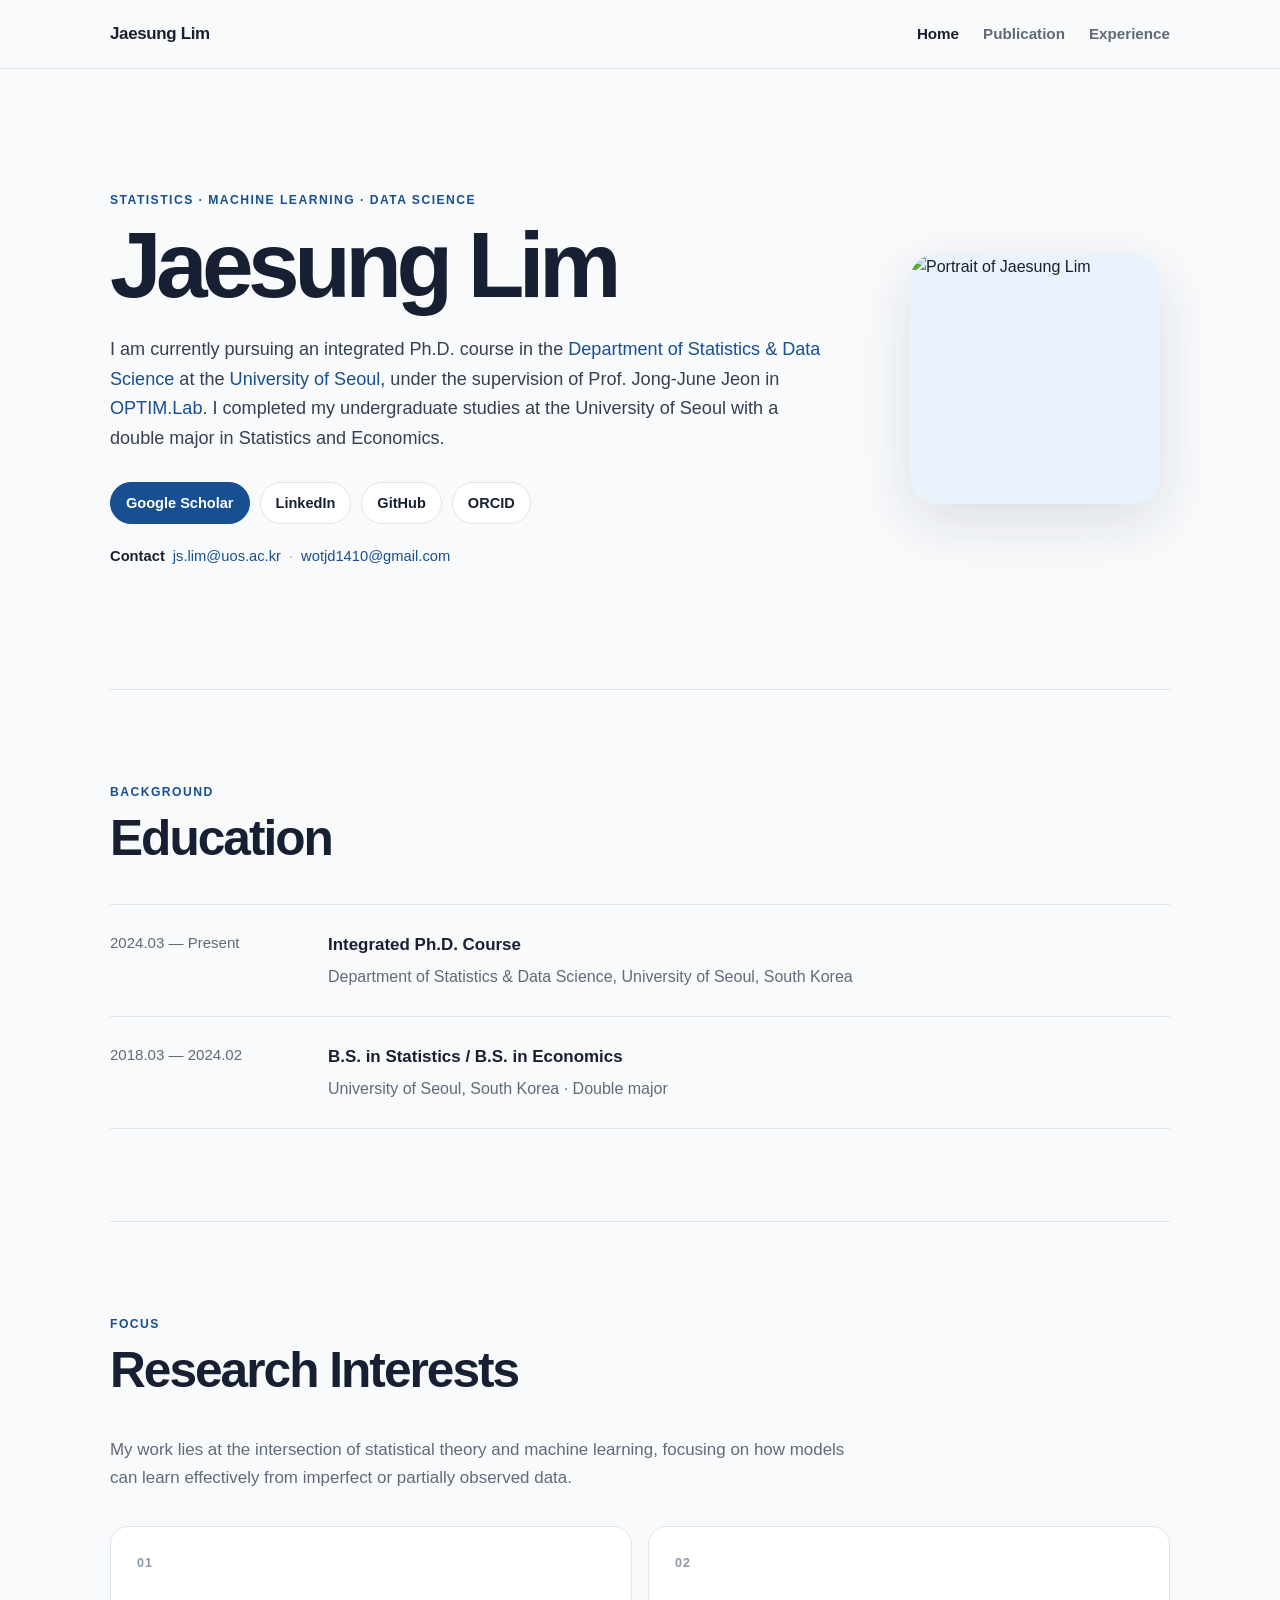
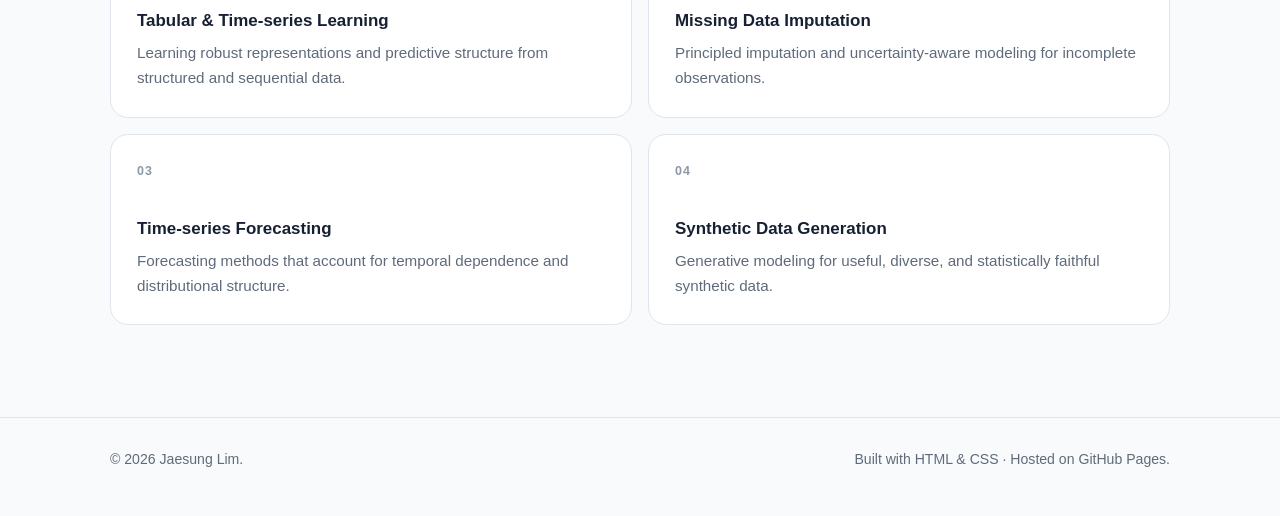
==== index.html @ da379983 "[fix] massive update" ====
<!doctype html>
<html lang="en">
<head>
  <meta charset="utf-8" />
  <meta name="viewport" content="width=device-width, initial-scale=1" />
  <meta name="description" content="Jaesung Lim — Ph.D. student in Statistics & Data Science at the University of Seoul. Research interests include tabular and time-series learning, missing data imputation, and synthetic data generation." />
  <meta name="author" content="Jaesung Lim" />
  <title>Jaesung Lim</title>
  <link rel="stylesheet" href="assets/css/style.css" />
</head>
<body>
  <header class="site-header">
    <div class="container nav-wrap">
      <a class="brand" href="index.html">Jaesung Lim</a>
      <nav aria-label="Primary navigation">
        <a class="active" href="index.html">Home</a>
        <a href="publication.html">Publication</a>
        <a href="experience.html">Experience</a>
      </nav>
    </div>
  </header>

  <main>
    <section id="home" class="hero container">
      <div class="hero-copy">
        <p class="eyebrow">Statistics · Machine Learning · Data Science</p>
        <h1>Jaesung Lim</h1>
        <p class="lead">
          I am currently pursuing an integrated Ph.D. course in the
          <a href="https://science.uos.ac.kr/" target="_blank" rel="noopener noreferrer">Department of Statistics &amp; Data Science</a>
          at the
          <a href="https://www.uos.ac.kr/" target="_blank" rel="noopener noreferrer">University of Seoul</a>,
          under the supervision of Prof. Jong-June Jeon in
          <a href="https://ranking.uos.ac.kr/" target="_blank" rel="noopener noreferrer">OPTIM.Lab</a>.
          I completed my undergraduate studies at the University of Seoul with a double major in Statistics and Economics.
        </p>

        <div class="links" aria-label="Profile links">
          <a class="button primary" href="https://scholar.google.com/citations?hl=ko&user=JohjFhkAAAAJ" target="_blank" rel="noopener noreferrer">Google Scholar</a>
          <a class="button" href="https://www.linkedin.com/in/jaesung-lim-65273932b" target="_blank" rel="noopener noreferrer">LinkedIn</a>
          <a class="button" href="https://github.com/ImJaeSung" target="_blank" rel="noopener noreferrer">GitHub</a>
          <a class="button" href="https://orcid.org/0009-0008-6983-4616" target="_blank" rel="noopener noreferrer">ORCID</a>
        </div>

        <div class="contact-card">
          <span class="contact-label">Contact</span>
          <a href="mailto:js.lim@uos.ac.kr">js.lim@uos.ac.kr</a>
          <span class="dot">·</span>
          <a href="mailto:wotjd1410@gmail.com">wotjd1410@gmail.com</a>
        </div>
      </div>

      <div class="portrait-wrap">
        <img class="portrait" src="https://avatars.githubusercontent.com/u/113405066?v=4" alt="Portrait of Jaesung Lim" />
      </div>
    </section>

    <section id="education" class="section container">
      <div class="section-heading">
        <p class="section-kicker">Background</p>
        <h2>Education</h2>
      </div>
      <div class="timeline">
        <article class="timeline-item">
          <div class="date">2024.03 — Present</div>
          <div>
            <h3>Integrated Ph.D. Course</h3>
            <p>Department of Statistics &amp; Data Science, University of Seoul, South Korea</p>
          </div>
        </article>
        <article class="timeline-item">
          <div class="date">2018.03 — 2024.02</div>
          <div>
            <h3>B.S. in Statistics / B.S. in Economics</h3>
            <p>University of Seoul, South Korea · Double major</p>
          </div>
        </article>
      </div>
    </section>

    <section id="research" class="section container">
      <div class="section-heading">
        <p class="section-kicker">Focus</p>
        <h2>Research Interests</h2>
      </div>
      <p class="section-intro">
        My work lies at the intersection of statistical theory and machine learning, focusing on how models can learn effectively from imperfect or partially observed data.
      </p>
      <div class="research-grid">
        <article class="research-card">
          <span>01</span>
          <h3>Tabular &amp; Time-series Learning</h3>
          <p>Learning robust representations and predictive structure from structured and sequential data.</p>
        </article>
        <article class="research-card">
          <span>02</span>
          <h3>Missing Data Imputation</h3>
          <p>Principled imputation and uncertainty-aware modeling for incomplete observations.</p>
        </article>
        <article class="research-card">
          <span>03</span>
          <h3>Time-series Forecasting</h3>
          <p>Forecasting methods that account for temporal dependence and distributional structure.</p>
        </article>
        <article class="research-card">
          <span>04</span>
          <h3>Synthetic Data Generation</h3>
          <p>Generative modeling for useful, diverse, and statistically faithful synthetic data.</p>
        </article>
      </div>
    </section>
  </main>

  <footer class="site-footer">
    <div class="container footer-wrap">
      <p>© 2026 Jaesung Lim.</p>
      <p>Built with HTML &amp; CSS · Hosted on GitHub Pages.</p>
    </div>
  </footer>
</body>
</html>
---- assets/css/style.css ----
:root {
  --bg: #f8fafc;
  --surface: #ffffff;
  --text: #172033;
  --muted: #5f6b7a;
  --line: #dfe5ec;
  --accent: #184f90;
  --accent-soft: #eaf2fb;
  --max-width: 1060px;
}

* { box-sizing: border-box; }
html { scroll-behavior: smooth; }
body {
  margin: 0;
  color: var(--text);
  background: var(--bg);
  font-family: -apple-system, BlinkMacSystemFont, "Segoe UI", Roboto, Helvetica, Arial, sans-serif;
  line-height: 1.65;
}

a { color: var(--accent); text-decoration: none; }
a:hover { text-decoration: underline; }

.container { width: min(calc(100% - 40px), var(--max-width)); margin: 0 auto; }

.site-header {
  position: sticky;
  top: 0;
  z-index: 20;
  border-bottom: 1px solid rgba(223, 229, 236, .9);
  background: rgba(248, 250, 252, .92);
  backdrop-filter: blur(14px);
}

.nav-wrap {
  min-height: 68px;
  display: flex;
  align-items: center;
  justify-content: space-between;
  gap: 28px;
}
.brand {
  color: var(--text);
  font-weight: 760;
  letter-spacing: -.02em;
  font-size: 1.06rem;
}
.brand:hover { text-decoration: none; }
nav { display: flex; gap: 24px; }
nav a { color: var(--muted); font-size: .95rem; font-weight: 560; }
nav a:hover { color: var(--text); text-decoration: none; }

.hero {
  display: grid;
  grid-template-columns: minmax(0, 1fr) 270px;
  gap: 72px;
  align-items: center;
  min-height: 620px;
  padding-top: 80px;
  padding-bottom: 80px;
}
.eyebrow, .section-kicker {
  margin: 0 0 10px;
  color: var(--accent);
  text-transform: uppercase;
  letter-spacing: .12em;
  font-size: .76rem;
  font-weight: 780;
}
h1 {
  margin: 0 0 24px;
  font-size: clamp(3rem, 8vw, 5.8rem);
  line-height: .98;
  letter-spacing: -.06em;
}
.lead { margin: 0; max-width: 760px; font-size: 1.13rem; color: #354052; }
.links { display: flex; flex-wrap: wrap; gap: 10px; margin-top: 28px; }
.button {
  display: inline-flex;
  align-items: center;
  justify-content: center;
  min-height: 42px;
  padding: 0 15px;
  border: 1px solid var(--line);
  border-radius: 999px;
  background: var(--surface);
  color: var(--text);
  font-size: .91rem;
  font-weight: 650;
}
.button:hover { border-color: #b6c0cc; text-decoration: none; }
.button.primary { background: var(--accent); color: #fff; border-color: var(--accent); }
.contact-card {
  display: flex;
  flex-wrap: wrap;
  align-items: center;
  gap: 8px;
  margin-top: 20px;
  font-size: .92rem;
  color: var(--muted);
}
.contact-label { font-weight: 720; color: var(--text); }
.dot { color: #a1a9b3; }
.portrait-wrap { display: flex; justify-content: center; }
.portrait {
  width: 250px;
  height: 250px;
  object-fit: cover;
  border-radius: 26px;
  background: var(--accent-soft);
  box-shadow: 0 18px 60px rgba(23, 32, 51, .13);
}

.section { padding: 92px 0; border-top: 1px solid var(--line); }
.section-heading { margin-bottom: 38px; }
h2 { margin: 0; font-size: clamp(2rem, 5vw, 3.1rem); letter-spacing: -.04em; line-height: 1.08; }
h3 { margin: 0 0 5px; font-size: 1.06rem; }
p { margin-top: 0; }
.section-intro { max-width: 760px; color: var(--muted); font-size: 1.06rem; margin-bottom: 34px; }
.timeline { display: grid; gap: 0; }
.timeline-item {
  display: grid;
  grid-template-columns: 190px 1fr;
  gap: 28px;
  padding: 26px 0;
  border-top: 1px solid var(--line);
}
.timeline-item:last-child { border-bottom: 1px solid var(--line); }
.date { color: var(--muted); font-size: .94rem; font-variant-numeric: tabular-nums; }
.timeline-item p { margin: 0; color: var(--muted); }
.research-grid { display: grid; grid-template-columns: repeat(2, 1fr); gap: 16px; }
.research-card {
  min-height: 190px;
  padding: 26px;
  border: 1px solid var(--line);
  border-radius: 18px;
  background: var(--surface);
}
.research-card span { display: block; margin-bottom: 34px; color: #8d99a8; font-size: .78rem; font-weight: 750; letter-spacing: .08em; }
.research-card p { margin: 0; color: var(--muted); font-size: .95rem; }
.site-footer { border-top: 1px solid var(--line); padding: 30px 0 44px; }
.footer-wrap { display: flex; justify-content: space-between; gap: 24px; color: var(--muted); font-size: .88rem; }
.footer-wrap p { margin: 0; }

@media (max-width: 760px) {
  .nav-wrap { min-height: 60px; }
  nav { gap: 14px; }
  nav a { font-size: .86rem; }
  .hero { grid-template-columns: 1fr; gap: 38px; min-height: auto; padding-top: 62px; }
  .portrait-wrap { justify-content: flex-start; order: -1; }
  .portrait { width: 150px; height: 150px; border-radius: 20px; }
  .timeline-item { grid-template-columns: 1fr; gap: 7px; }
  .research-grid { grid-template-columns: 1fr; }
  .footer-wrap { flex-direction: column; gap: 6px; }
}

@media (max-width: 500px) {
  .container { width: min(calc(100% - 28px), var(--max-width)); }
  .brand { display: none; }
  .nav-wrap { justify-content: center; }
  nav { width: 100%; justify-content: space-between; }
  .hero { padding-top: 48px; padding-bottom: 64px; }
  .section { padding: 68px 0; }
}

/* Multi-page academic content */
nav a.active { color: var(--text); font-weight: 720; }
.page-main { min-height: 72vh; }
.page-hero { padding-top: 92px; padding-bottom: 56px; }
.page-title { font-size: clamp(3.2rem, 8vw, 6.4rem); margin-bottom: 20px; }
.page-lead { max-width: 700px; color: var(--muted); font-size: 1.08rem; }
.section-heading.compact { margin-bottom: 26px; }
.notation { margin: 10px 0 0; color: var(--muted); font-size: .88rem; }

.publication-list, .progress-list, .experience-list, .award-list { display: grid; }
.publication-item {
  padding: 30px 0;
  border-top: 1px solid var(--line);
}
.publication-item:last-child { border-bottom: 1px solid var(--line); }
.pub-meta { display: flex; flex-wrap: wrap; gap: 8px; margin-bottom: 12px; }
.venue-badge, .status-badge, .work-status, .tag {
  display: inline-flex;
  width: fit-content;
  align-items: center;
  border-radius: 6px;
  padding: 4px 8px;
  font-size: .75rem;
  font-weight: 760;
  letter-spacing: .035em;
  text-transform: uppercase;
}
.venue-badge { background: #edf1e8; color: #3f5544; }
.status-badge { background: var(--accent-soft); color: var(--accent); }
.publication-item h3 { max-width: 920px; font-size: 1.15rem; line-height: 1.45; margin-bottom: 10px; }
.publication-item h3 a { color: var(--text); text-decoration: underline; text-decoration-thickness: 1px; text-underline-offset: 3px; }
.publication-item h3 a:hover { color: var(--accent); }
.authors { margin: 0 0 7px; color: #354052; }
.pub-venue { margin: 0; color: var(--muted); }
.pub-links { display: flex; gap: 10px; margin-top: 14px; }
.pub-links a {
  display: inline-flex;
  align-items: center;
  min-height: 32px;
  padding: 0 11px;
  border: 1px solid var(--line);
  border-radius: 999px;
  background: var(--surface);
  color: var(--accent);
  font-size: .82rem;
  font-weight: 700;
}
.pub-links a:hover { text-decoration: none; border-color: #b8c2ce; }

.progress-item {
  display: grid;
  grid-template-columns: minmax(0, 1fr) auto;
  gap: 7px 18px;
  align-items: start;
  padding: 23px 0;
  border-top: 1px solid var(--line);
}
.progress-item:last-child { border-bottom: 1px solid var(--line); }
.progress-item h3 { font-size: 1.04rem; line-height: 1.5; }
.progress-item p { grid-column: 1 / -1; margin: 0; color: var(--muted); }
.work-status { background: #eef2f6; color: #5b6675; white-space: nowrap; }

.experience-item {
  padding: 26px 0;
  border-top: 1px solid var(--line);
}
.experience-item:last-child { border-bottom: 1px solid var(--line); }
.experience-tags { display: flex; gap: 7px; margin-bottom: 10px; }
.tag { background: #eef2f6; color: #596674; }
.tag.oral { background: #e6f4ea; color: #346445; }
.experience-item h3 { font-size: 1.08rem; line-height: 1.45; margin-bottom: 7px; }
.experience-item p { margin: 0; color: var(--muted); }
.experience-meta { margin-top: 4px !important; font-size: .92rem; }

.project-list { display: grid; }
.project-item {
  display: grid;
  grid-template-columns: 180px minmax(0, 1fr);
  gap: 28px;
  padding: 26px 0;
  border-top: 1px solid var(--line);
}
.project-item:last-child { border-bottom: 1px solid var(--line); }
.project-period { color: var(--muted); font-size: .91rem; font-variant-numeric: tabular-nums; }
.project-item h3 { line-height: 1.5; }
.project-item p { margin: 7px 0 0; color: var(--muted); }

.award-item {
  display: grid;
  grid-template-columns: 72px minmax(0, 1fr);
  gap: 22px;
  padding: 19px 0;
  border-top: 1px solid var(--line);
}
.award-item:last-child { border-bottom: 1px solid var(--line); }
.award-year { color: var(--accent); font-weight: 780; font-variant-numeric: tabular-nums; }
.award-item p { margin: 0; color: #354052; }

@media (max-width: 760px) {
  .page-hero { padding-top: 64px; padding-bottom: 40px; }
  .project-item { grid-template-columns: 1fr; gap: 7px; }
  .progress-item { grid-template-columns: 1fr; }
  .progress-item p { grid-column: 1; }
}

@media (max-width: 500px) {
  .award-item { grid-template-columns: 1fr; gap: 4px; }
  .pub-links { flex-wrap: wrap; }
}
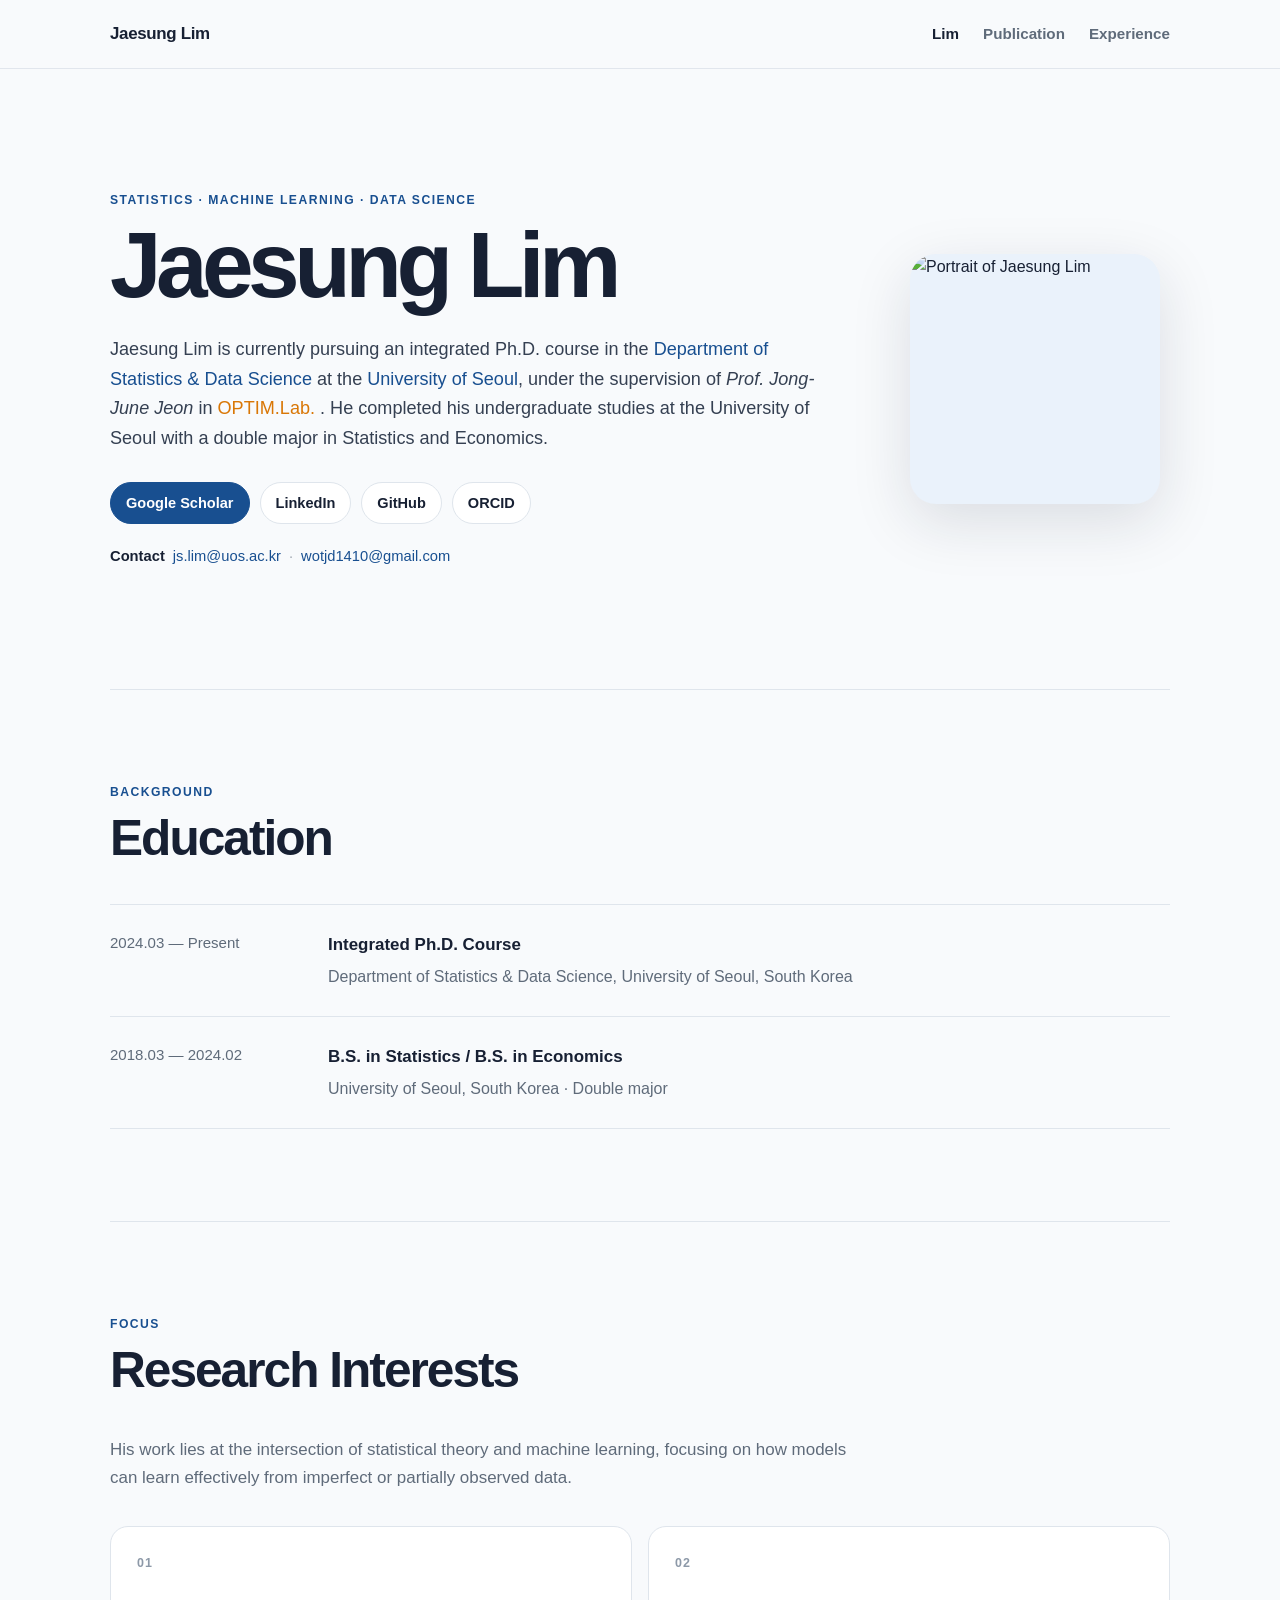
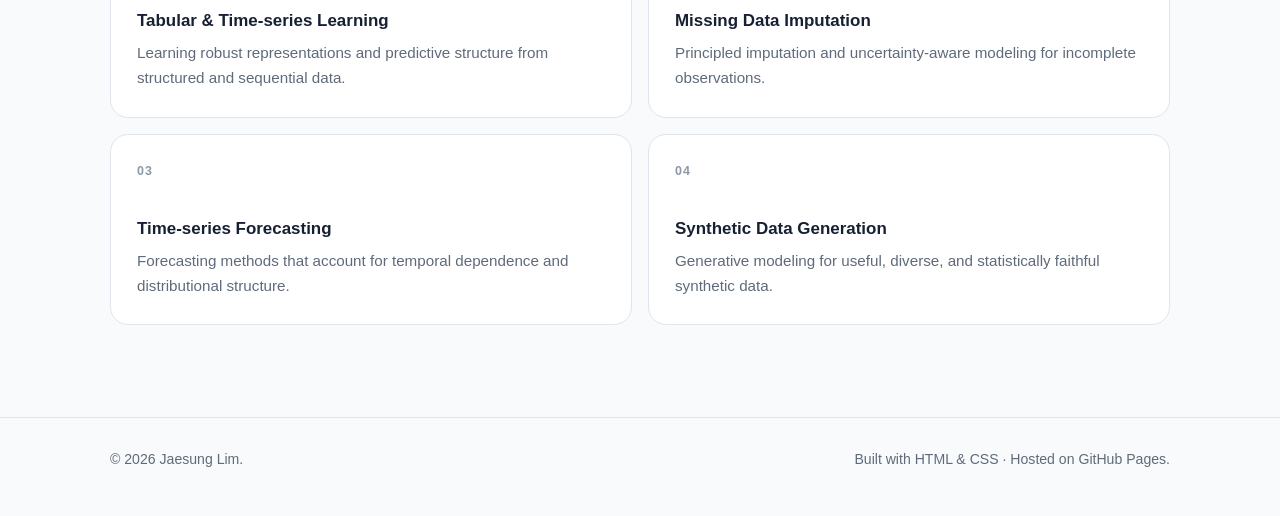
==== commit d0ee7b04: "[fix] minor update" ====
--- a/index.html
+++ b/index.html
@@ -13,7 +13,7 @@
     <div class="container nav-wrap">
       <a class="brand" href="index.html">Jaesung Lim</a>
       <nav aria-label="Primary navigation">
-        <a class="active" href="index.html">Home</a>
+        <a class="active" href="index.html">Lim</a>
         <a href="publication.html">Publication</a>
         <a href="experience.html">Experience</a>
       </nav>
@@ -21,18 +21,27 @@
   </header>
 
   <main>
-    <section id="home" class="hero container">
+    <section id="Jaesung Lim" class="hero container">
       <div class="hero-copy">
         <p class="eyebrow">Statistics · Machine Learning · Data Science</p>
         <h1>Jaesung Lim</h1>
         <p class="lead">
-          I am currently pursuing an integrated Ph.D. course in the
+          Jaesung Lim is currently pursuing an integrated Ph.D. course in the
           <a href="https://science.uos.ac.kr/" target="_blank" rel="noopener noreferrer">Department of Statistics &amp; Data Science</a>
           at the
           <a href="https://www.uos.ac.kr/" target="_blank" rel="noopener noreferrer">University of Seoul</a>,
-          under the supervision of Prof. Jong-June Jeon in
-          <a href="https://ranking.uos.ac.kr/" target="_blank" rel="noopener noreferrer">OPTIM.Lab</a>.
-          I completed my undergraduate studies at the University of Seoul with a double major in Statistics and Economics.
+          under the supervision of 
+          <em>Prof. Jong-June Jeon</em>
+          in
+          <a
+          href="https://ranking.uos.ac.kr/"
+          target="_blank"
+          rel="noopener noreferrer"
+          class="optim-link"
+          >
+            OPTIM.Lab.
+          </a>.
+          He completed his undergraduate studies at the University of Seoul with a double major in Statistics and Economics.
         </p>
 
         <div class="links" aria-label="Profile links">
@@ -84,7 +93,7 @@
         <h2>Research Interests</h2>
       </div>
       <p class="section-intro">
-        My work lies at the intersection of statistical theory and machine learning, focusing on how models can learn effectively from imperfect or partially observed data.
+        His work lies at the intersection of statistical theory and machine learning, focusing on how models can learn effectively from imperfect or partially observed data.
       </p>
       <div class="research-grid">
         <article class="research-card">
--- a/assets/css/style.css
+++ b/assets/css/style.css
@@ -46,6 +46,11 @@
   letter-spacing: -.02em;
   font-size: 1.06rem;
 }
+.optim-link {
+  color: #d97706;
+  /* font-weight: 600; */
+}
+
 .brand:hover { text-decoration: none; }
 nav { display: flex; gap: 24px; }
 nav a { color: var(--muted); font-size: .95rem; font-weight: 560; }
